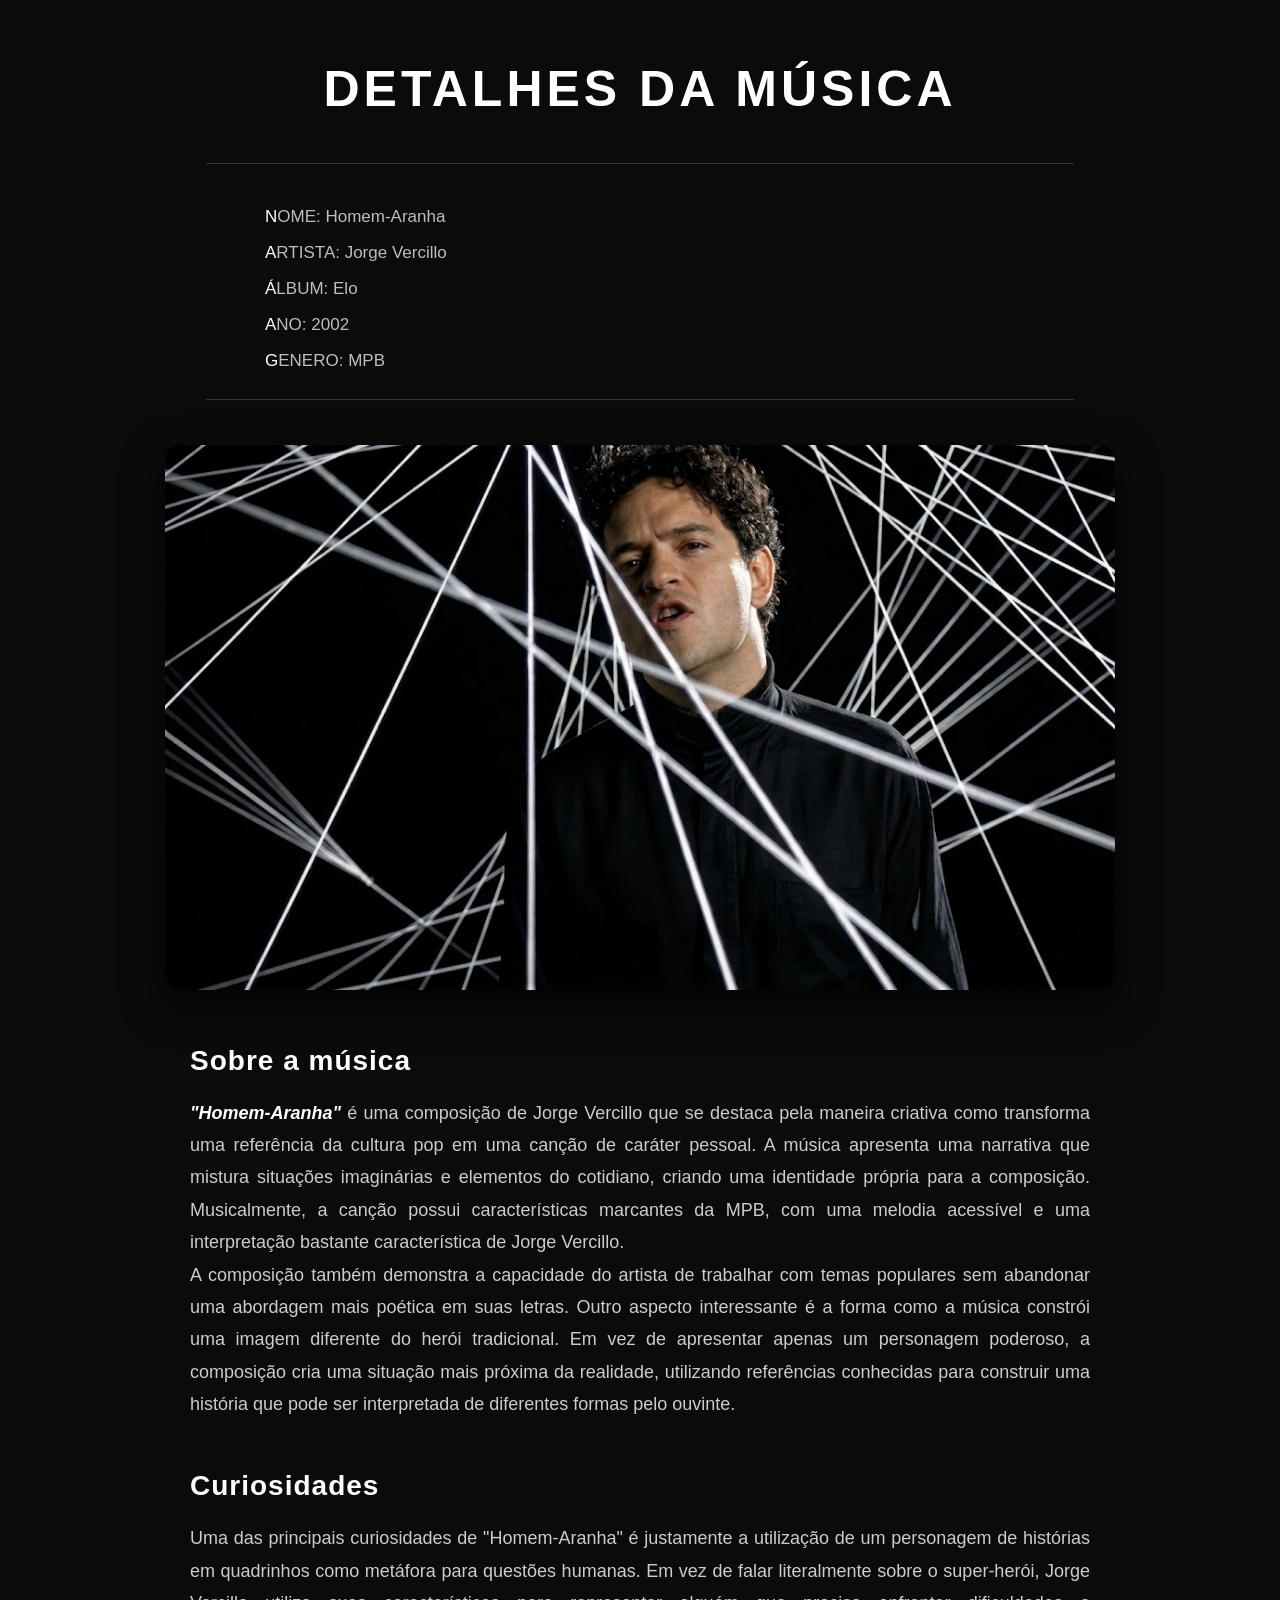
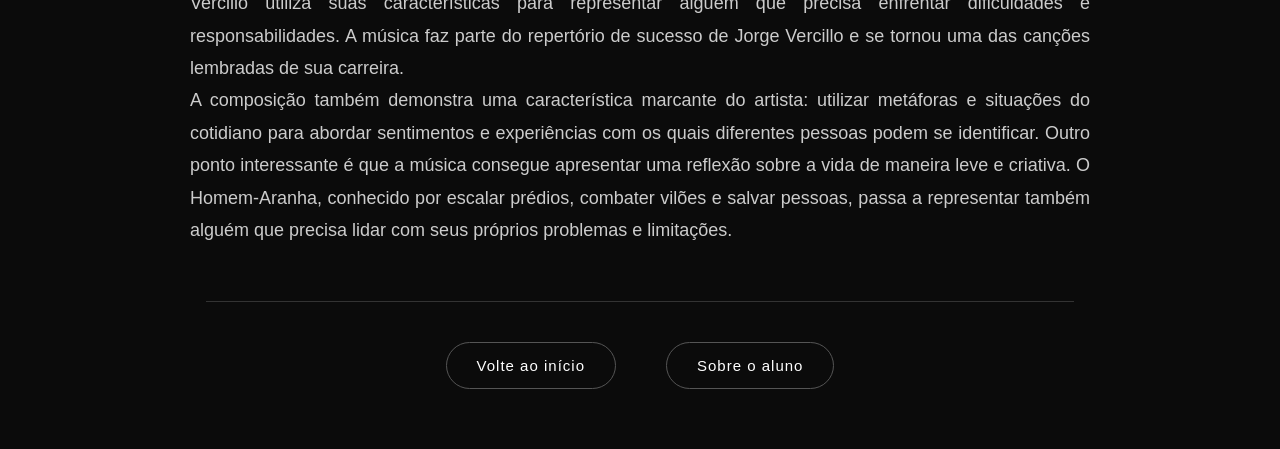
==== detalhe.html @ 84061b1e "Feita" ====
<!DOCTYPE html>
<html lang="en">
<head>
    <meta charset="UTF-8">
    <meta name="viewport" content="width=device-width, initial-scale=1.0">
    <title>Detalhes</title>
    <link rel="stylesheet" href="./css/detalhe.css">

</head>

<body>

    <h1>Detalhes da música</h1>

    <hr>

    <h4>NOME: Homem-Aranha</h4>
    <h4>ARTISTA: Jorge Vercillo</h4>
    <h4>ÁLBUM: Elo</h4>
    <h4>ANO: 2002</h4>
    <h4>GENERO: MPB</h4>

    <hr>

    <img src="./imagem/Jorge-Vercillo3.png" alt="">

    <h2>Sobre a música</h2>
    <p><strong><em>"Homem-Aranha"</em></strong> é uma composição de Jorge Vercillo que se destaca pela maneira criativa como transforma uma referência da cultura pop em uma canção de caráter pessoal. A música apresenta uma narrativa que mistura situações imaginárias e elementos do cotidiano, criando uma identidade própria para a composição. 
        Musicalmente, a canção possui características marcantes da MPB, com uma melodia acessível e uma interpretação bastante característica de Jorge Vercillo.
        <br> A composição também demonstra a capacidade do artista de trabalhar com temas populares sem abandonar uma abordagem mais poética em suas letras. 
        Outro aspecto interessante é a forma como a música constrói uma imagem diferente do herói tradicional. Em vez de apresentar apenas um personagem poderoso, a composição cria uma situação mais próxima da realidade, utilizando referências conhecidas para construir uma história que pode ser interpretada de diferentes formas pelo ouvinte. 
    </p>

    <h2>Curiosidades</h2>
    <p>
        Uma das principais curiosidades de "Homem-Aranha" é justamente a utilização de um personagem de histórias em quadrinhos como metáfora para questões humanas. Em vez de falar literalmente sobre o super-herói, Jorge Vercillo utiliza suas características para representar alguém que precisa enfrentar dificuldades e responsabilidades.
        A música faz parte do repertório de sucesso de Jorge Vercillo e se tornou uma das canções lembradas de sua carreira.
        <br> A composição também demonstra uma característica marcante do artista: utilizar metáforas e situações do cotidiano para abordar sentimentos e experiências com os quais diferentes pessoas podem se identificar.
        Outro ponto interessante é que a música consegue apresentar uma reflexão sobre a vida de maneira leve e criativa. O Homem-Aranha, conhecido por escalar prédios, combater vilões e salvar pessoas, passa a representar também alguém que precisa lidar com seus próprios problemas e limitações.
    </p>

    <hr>
    
    <div class="buttons">
        <button class="button-a"> <a href="index.html" target="_blank">Volte ao início</a> </button>
        <button class="button-a"> <a href="sobre.html" target="_blank">Sobre o aluno</a> </button>
    </div>

</body>
</html>
---- css/detalhe.css ----
* {
    margin: 0;
    padding: 0;
    box-sizing: border-box;
}

body {
    min-height: 100vh;
    background-color: #0b0b0b;
    color: #ffffff;
    font-family: Arial, Helvetica, sans-serif;
    display: flex;
    flex-direction: column;
    align-items: center;
    padding: 60px 20px;
}


h1 {
    font-size: 50px;
    letter-spacing: 4px;
    text-transform: uppercase;
    text-align: center;
    margin-bottom: 25px;
}

/* LINHAS */
hr {
    width: 70%;
    border: none;
    border-top: 1px solid #333333;
    margin: 20px 0 35px;
}


h4 {
    font-size: 17px;
    font-weight: normal;
    color: #bdbdbd;
    width: 750px;
    max-width: 90%;
    margin: 8px 0;
}

h4::first-letter {
    color: #ffffff;
}


img {
    width: 950px;
    max-width: 90%;
    height: auto;
    display: block;
    margin: 10px 0 40px;
    border-radius: 15px;
    box-shadow: 0 15px 40px rgba(0, 0, 0, 0.7);
}


h2 {
    width: 800px;
    max-width: 90%;
    font-size: 28px;
    letter-spacing: 1px;
    margin: 15px 0 20px;
    margin-right: 100px;
}

/* TEXTOS TAG P */
p {
    max-width: 900px;
    font-size: 18px;
    line-height: 1.8;
    color: #cccccc;
    text-align: justify;
    margin-bottom: 35px;
}

/* NEGRITO DA TAG P */
p strong {
    color: #ffffff;
}

/* ÁREA DOS BOTÕES */
.buttons {
    display: flex;
    justify-content: center;
    gap: 50px;
    margin-top: 5px;
}

/* BOTÕES */
.button-a {
    background: transparent;
    border: 1px solid #555555;
    border-radius: 30px;
    padding: 0;
    transition: 0.3s;
}

/* LINKS DENTRO DOS BOTÕES */
.button-a a {
    display: block;
    padding: 14px 30px;
    color: #ffffff;
    text-decoration: none;
    font-size: 15px;
    letter-spacing: 1px;
}

/* EFEITO DO MOUSE */
.button-a:hover {
    background-color: #ffffff;
    border-color: #ffffff;
    transform: translateY(-3px);
}

.button-a:hover a {
    color: #000000;
}

/* CELULAR */
@media (max-width: 600px) {

    body {
        padding: 40px 15px;
    }

    h1 {
        font-size: 36px;
        letter-spacing: 3px;
    }

    h4 {
        font-size: 15px;
    }

    h2 {
        font-size: 24px;
    }

    p {
        font-size: 16px;
        text-align: left;
    }

    .buttons {
        flex-direction: column;

        width: 90%;
    }

    .button-a {
        width: 100%;
    }

    .button-a a {
        text-align: center;
    }
}
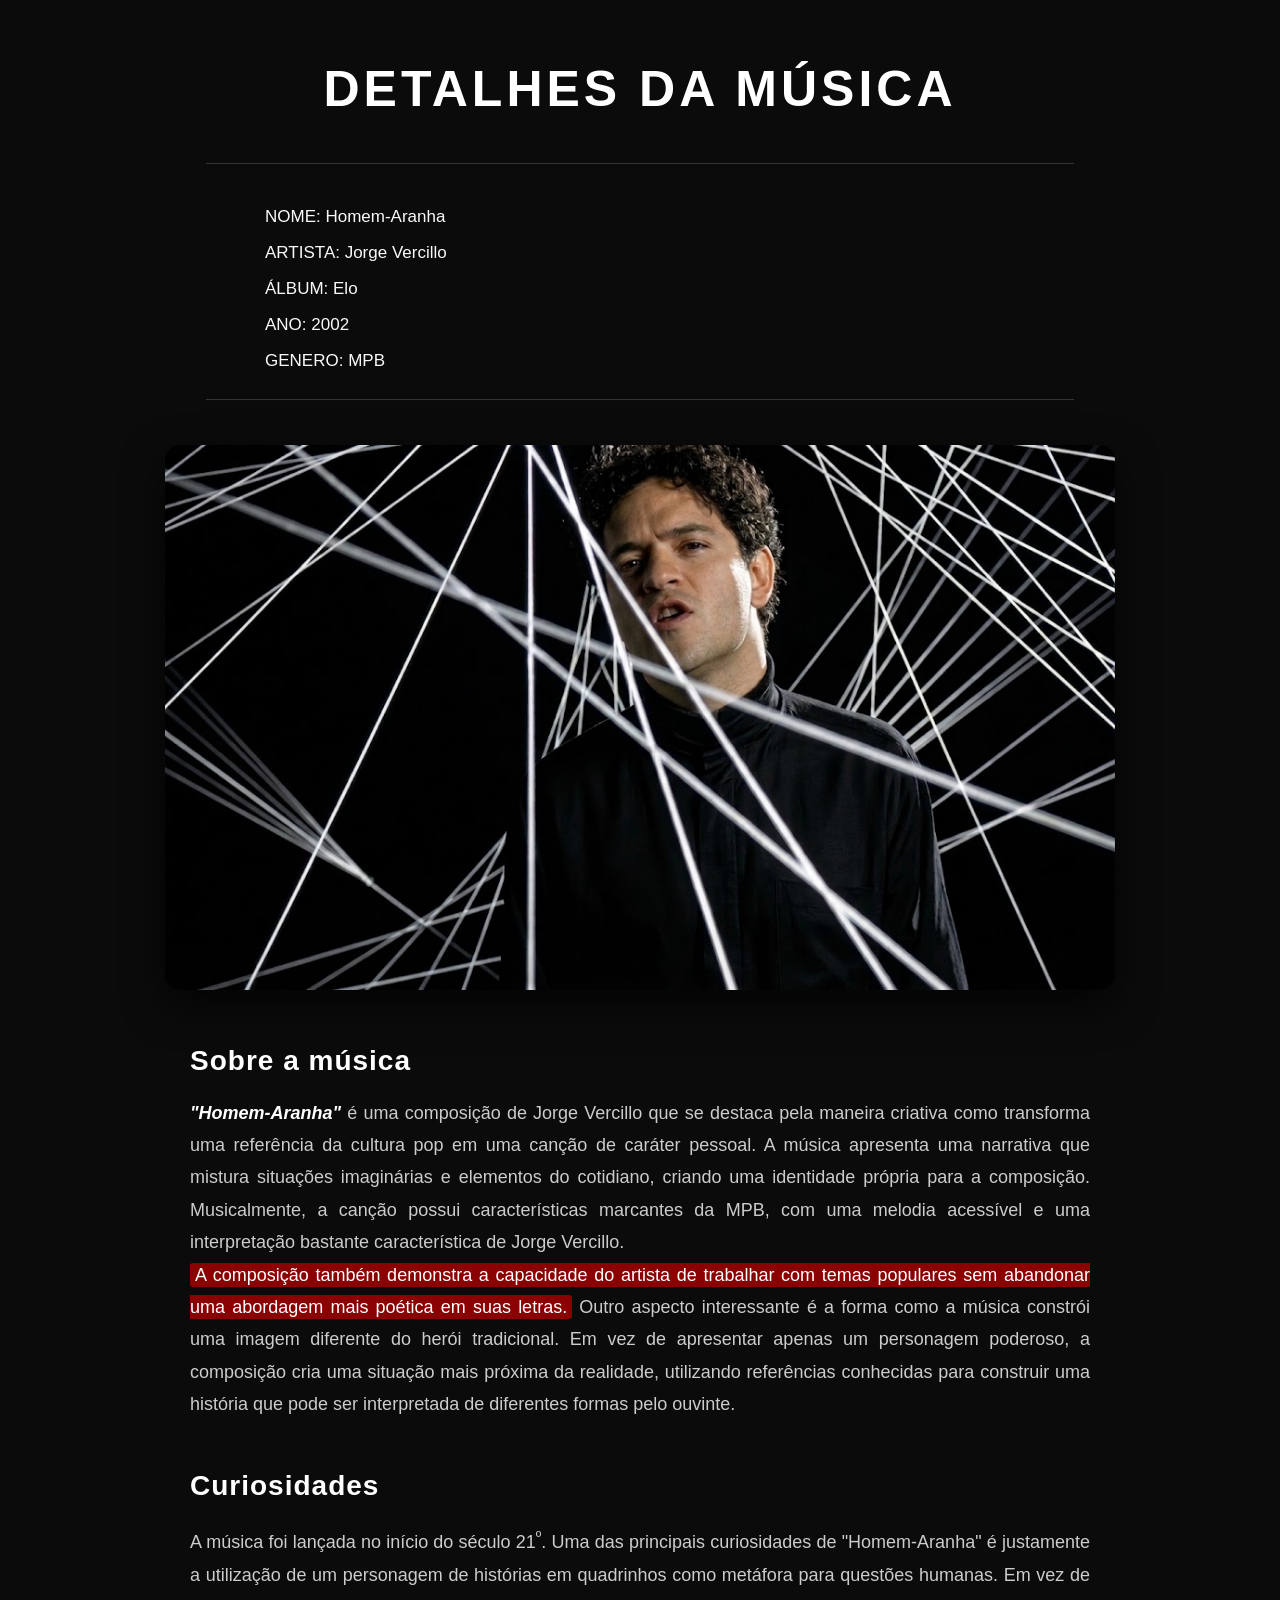
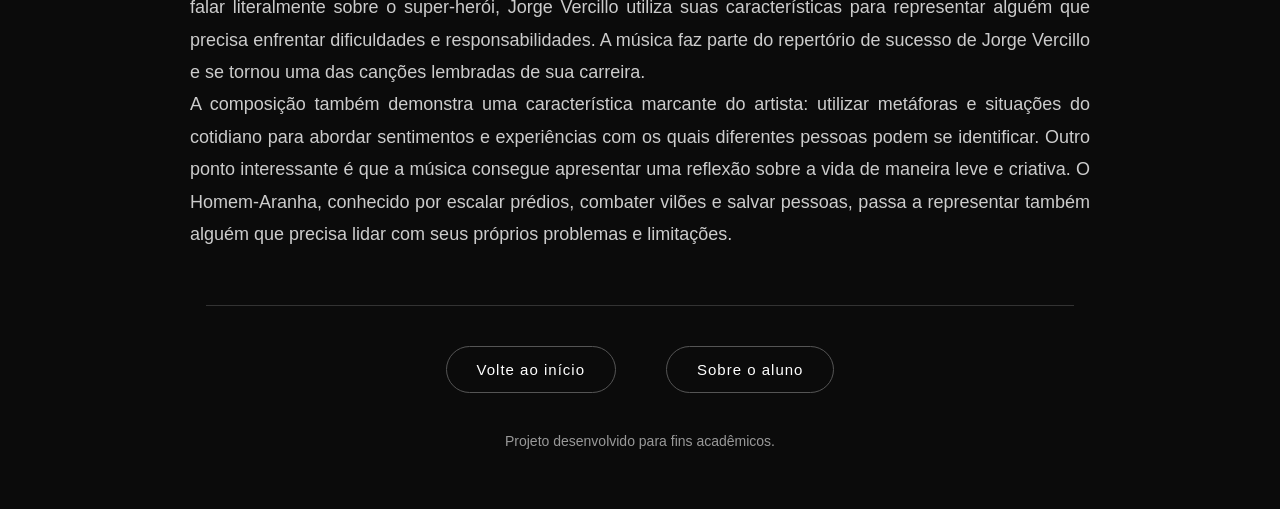
==== commit c00b01be: "Atualização" ====
--- a/detalhe.html
+++ b/detalhe.html
@@ -22,18 +22,18 @@
 
     <hr>
 
-    <img src="./imagem/Jorge-Vercillo3.png" alt="">
+    <img src="./imagem/Jorge-Vercillo3.png" alt="Jorge Vercillo, cantor e compositor brasileiro, posando para uma fotografia.">
 
     <h2>Sobre a música</h2>
     <p><strong><em>"Homem-Aranha"</em></strong> é uma composição de Jorge Vercillo que se destaca pela maneira criativa como transforma uma referência da cultura pop em uma canção de caráter pessoal. A música apresenta uma narrativa que mistura situações imaginárias e elementos do cotidiano, criando uma identidade própria para a composição. 
         Musicalmente, a canção possui características marcantes da MPB, com uma melodia acessível e uma interpretação bastante característica de Jorge Vercillo.
-        <br> A composição também demonstra a capacidade do artista de trabalhar com temas populares sem abandonar uma abordagem mais poética em suas letras. 
+        <br> <mark>A composição também demonstra a capacidade do artista de trabalhar com temas populares sem abandonar uma abordagem mais poética em suas letras.</mark>
         Outro aspecto interessante é a forma como a música constrói uma imagem diferente do herói tradicional. Em vez de apresentar apenas um personagem poderoso, a composição cria uma situação mais próxima da realidade, utilizando referências conhecidas para construir uma história que pode ser interpretada de diferentes formas pelo ouvinte. 
     </p>
 
     <h2>Curiosidades</h2>
     <p>
-        Uma das principais curiosidades de "Homem-Aranha" é justamente a utilização de um personagem de histórias em quadrinhos como metáfora para questões humanas. Em vez de falar literalmente sobre o super-herói, Jorge Vercillo utiliza suas características para representar alguém que precisa enfrentar dificuldades e responsabilidades.
+        A música foi lançada no início do século 21<sup>º</sup>. Uma das principais curiosidades de "Homem-Aranha" é justamente a utilização de um personagem de histórias em quadrinhos como metáfora para questões humanas. Em vez de falar literalmente sobre o super-herói, Jorge Vercillo utiliza suas características para representar alguém que precisa enfrentar dificuldades e responsabilidades.
         A música faz parte do repertório de sucesso de Jorge Vercillo e se tornou uma das canções lembradas de sua carreira.
         <br> A composição também demonstra uma característica marcante do artista: utilizar metáforas e situações do cotidiano para abordar sentimentos e experiências com os quais diferentes pessoas podem se identificar.
         Outro ponto interessante é que a música consegue apresentar uma reflexão sobre a vida de maneira leve e criativa. O Homem-Aranha, conhecido por escalar prédios, combater vilões e salvar pessoas, passa a representar também alguém que precisa lidar com seus próprios problemas e limitações.
@@ -46,5 +46,9 @@
         <button class="button-a"> <a href="sobre.html" target="_blank">Sobre o aluno</a> </button>
     </div>
 
+    <small class="footer-text">
+        Projeto desenvolvido para fins acadêmicos.
+    </small>
+
 </body>
 </html>
--- a/css/detalhe.css
+++ b/css/detalhe.css
@@ -36,14 +36,14 @@
 h4 {
     font-size: 17px;
     font-weight: normal;
-    color: #bdbdbd;
+    color: #faf8f8;
     width: 750px;
     max-width: 90%;
     margin: 8px 0;
 }
 
 h4::first-letter {
-    color: #ffffff;
+    color: #faf9f9;
 }
 
 
@@ -82,6 +82,13 @@
     color: #ffffff;
 }
 
+mark {
+    background-color: #8b0000;
+    color: #ffffff;
+    padding: 2px 5px;
+    border-radius: 3px;
+}
+
 /* ÁREA DOS BOTÕES */
 .buttons {
     display: flex;
@@ -118,6 +125,13 @@
 
 .button-a:hover a {
     color: #000000;
+}
+
+small.footer-text {
+    margin-top: 40px;
+    text-align: center;
+    color: #999999;
+    font-size: 14px;
 }
 
 /* CELULAR */
